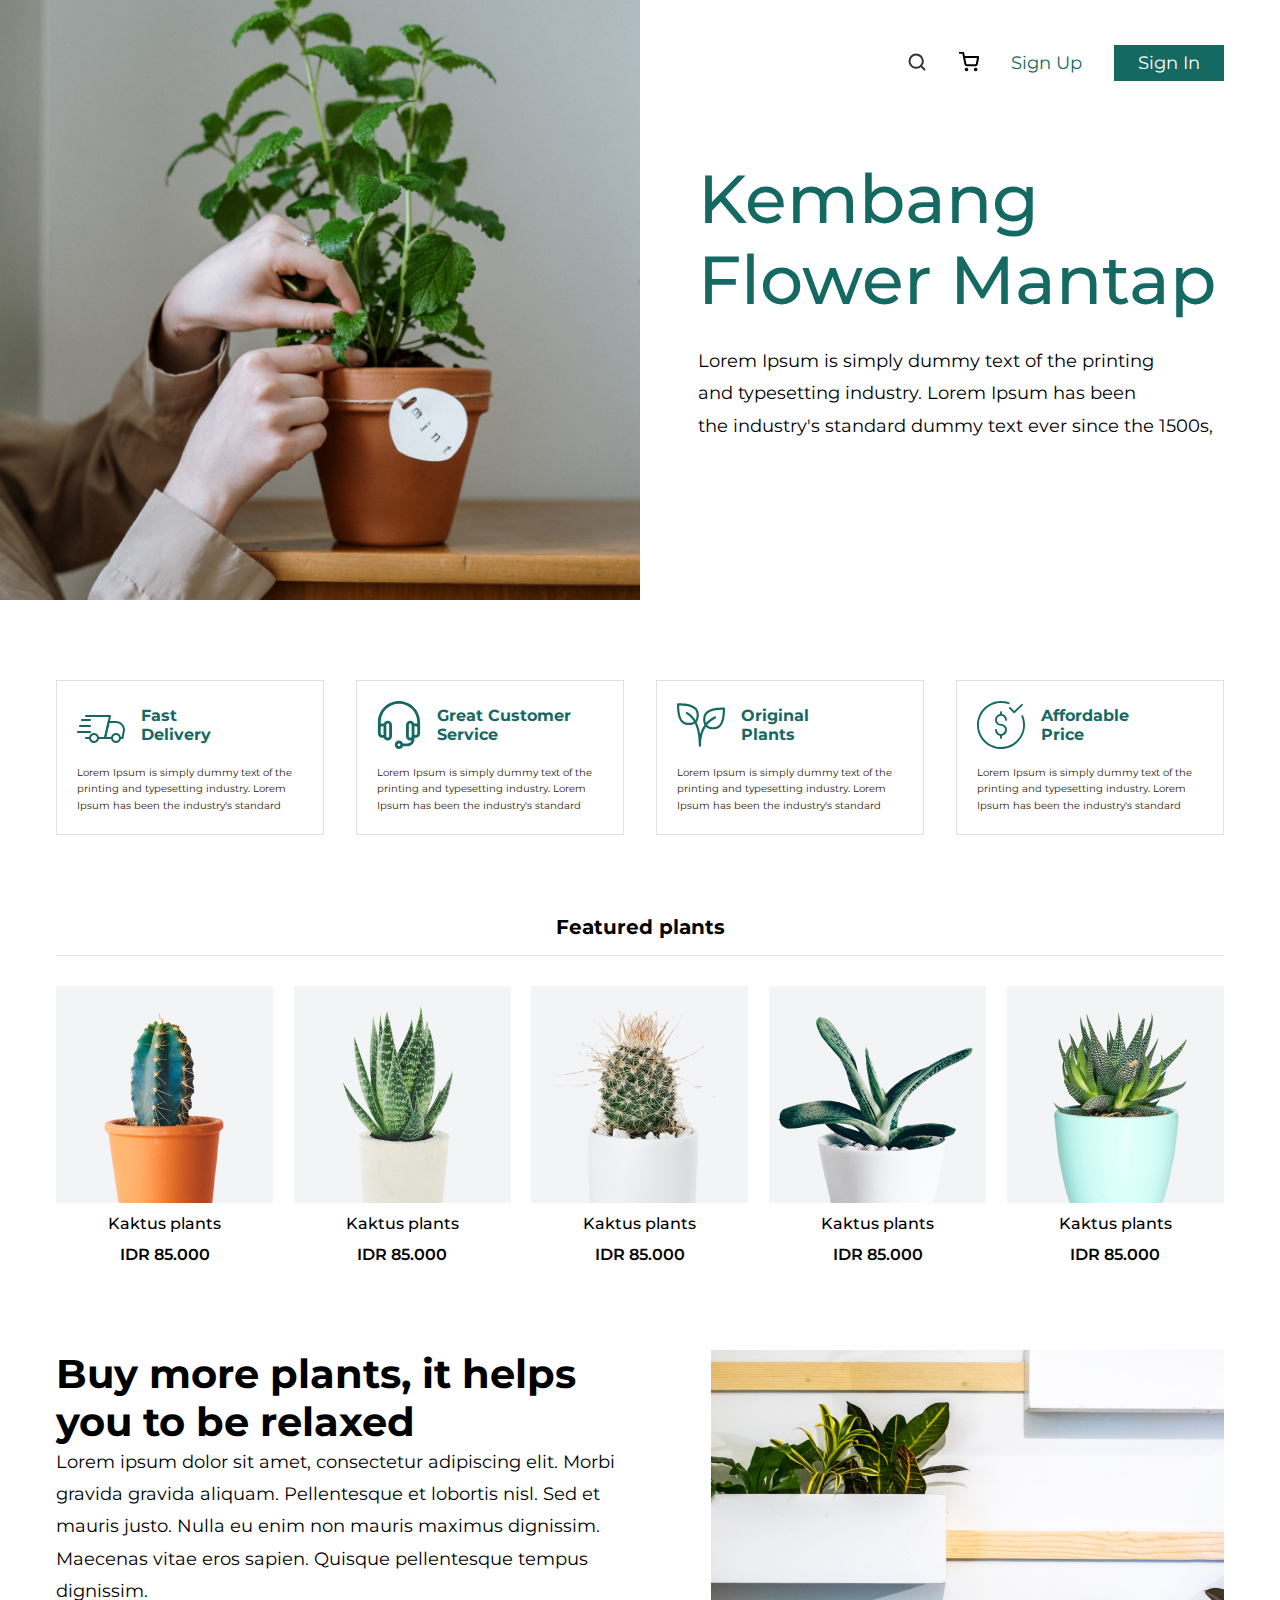
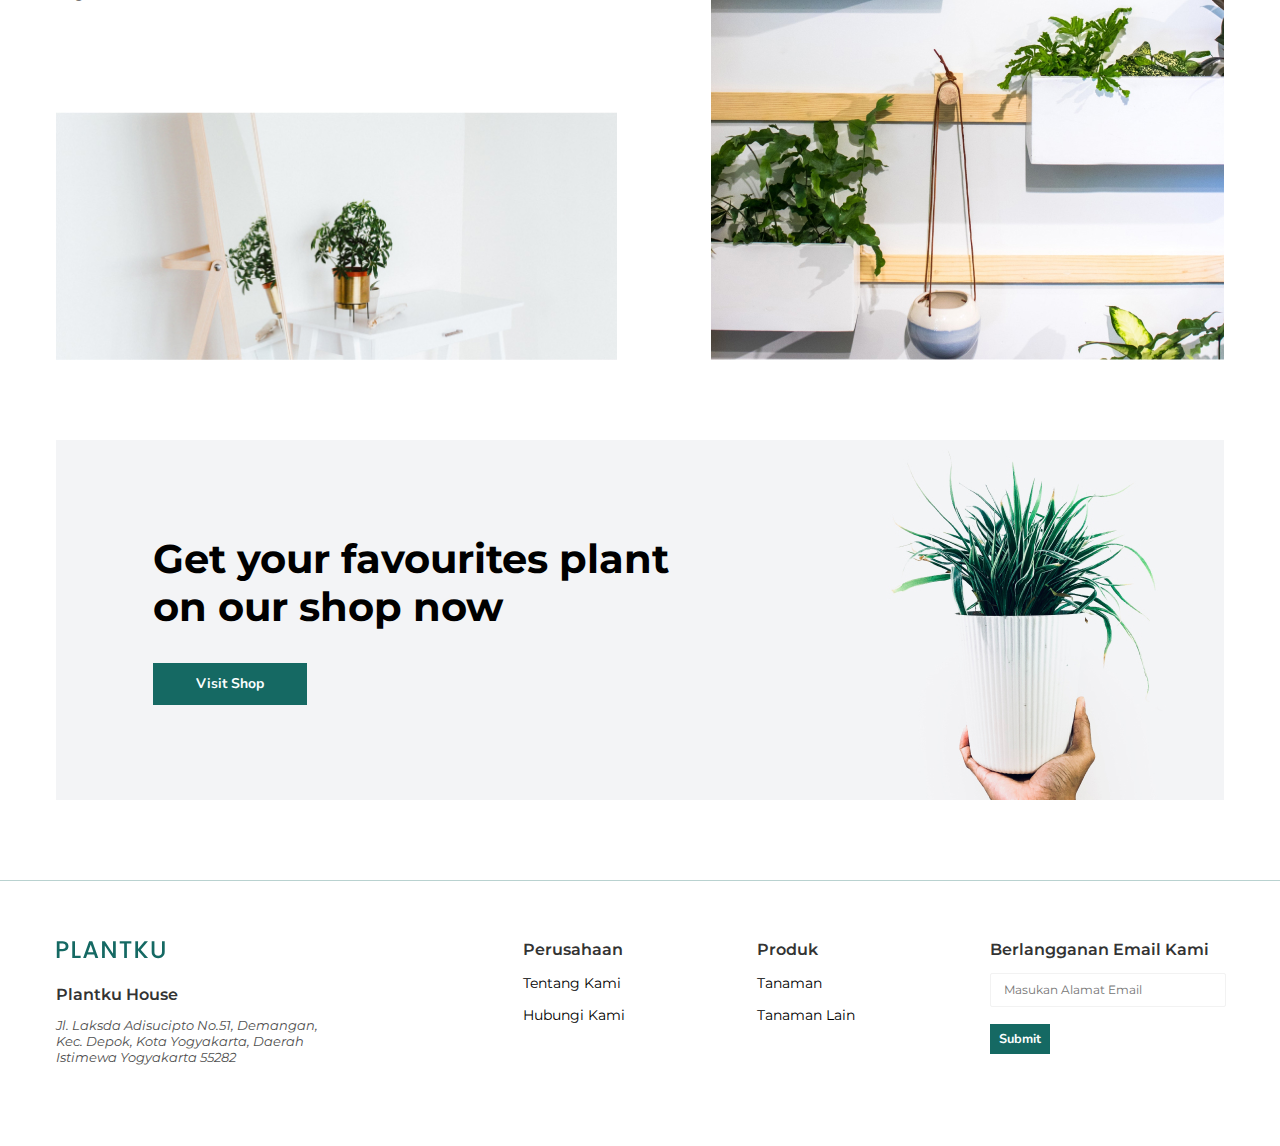
==== index.html @ 755fb25a "init" ====
<!doctype html>
<html lang="ru" >
	<head>
		<meta charset="UTF-8"/>
		<meta http-equiv="X-UA-Compatible" content="IE=edge" />
		<meta name="viewport" content="width=device-width, initial-scale=1.0" />
		<title>работа № 1 вар 4</title>
		<link rel="preconnect" href="https://fonts.googleapis.com" />
		<link rel="preconnect" href="https://fonts.gstatic.com" crossorigin="crossorigin" />
		<link rel="stylesheet" href="https://fonts.googleapis.com/css2?family=Montserrat:ital,wght@0,400;0,500;0,600;0,700;1,400&family=Nunito:wght@400;500;600;700&display=swap" />
		<link rel="stylesheet" href="style/main.css" />
	</head>
	<body>
		<header class="header" >
			<div class="wrapper row" >
				<nav class="header__nav">
					<ul class="header__list">
						<li class="header__item" ><a class="header__link" href="#"><svg width="20" height="20" viewBox="0 0 20 20" fill="none" xmlns="http://www.w3.org/2000/svg"><path d="M9.16667 15.8333C12.8486 15.8333 15.8333 12.8486 15.8333 9.16667C15.8333 5.48477 12.8486 2.5 9.16667 2.5C5.48477 2.5 2.5 5.48477 2.5 9.16667C2.5 12.8486 5.48477 15.8333 9.16667 15.8333Z" stroke="#333333" stroke-width="2" stroke-linecap="round" stroke-linejoin="round"/><path d="M17.5 17.5L13.875 13.875" stroke="#333333" stroke-width="2" stroke-linecap="round" stroke-linejoin="round"/></svg></a></li>
						<li class="header__item" ><a class="header__link" href="#"><svg width="20" height="20" viewBox="0 0 20 20" fill="none" xmlns="http://www.w3.org/2000/svg"><path d="M7.50033 18.3333C7.96056 18.3333 8.33366 17.9602 8.33366 17.5C8.33366 17.0397 7.96056 16.6666 7.50033 16.6666C7.04009 16.6666 6.66699 17.0397 6.66699 17.5C6.66699 17.9602 7.04009 18.3333 7.50033 18.3333Z" stroke="black" stroke-width="2" stroke-linecap="round" stroke-linejoin="round"/><path d="M16.6663 18.3333C17.1266 18.3333 17.4997 17.9602 17.4997 17.5C17.4997 17.0397 17.1266 16.6666 16.6663 16.6666C16.2061 16.6666 15.833 17.0397 15.833 17.5C15.833 17.9602 16.2061 18.3333 16.6663 18.3333Z" stroke="black" stroke-width="2" stroke-linecap="round" stroke-linejoin="round"/><path d="M0.833008 0.833374H4.16634L6.39967 11.9917C6.47588 12.3754 6.6846 12.72 6.9893 12.9653C7.29399 13.2106 7.67526 13.3409 8.06634 13.3334H16.1663C16.5574 13.3409 16.9387 13.2106 17.2434 12.9653C17.5481 12.72 17.7568 12.3754 17.833 11.9917L19.1663 5.00004H4.99967" stroke="black" stroke-width="2" stroke-linecap="round" stroke-linejoin="round"/></svg></a></li>
						<li class="header__item" ><a class="header__link" href="#">Sign Up</a></li>
						<li class="header__item" ><a class="header__link header__link__frame" href="#">Sign In</a></li>
					</ul>
				</nav> 

			</div>
		</header>
		<main>
			<div class="intro" >
				<div class="wrapper row" > 
					<!-- <img src="images/intro.jpg" class="intro__img" alt="" /> //-->
					<div class="intro__cont" >
						<h1 class="intro__head" >Kembang Flower Mantap</h1>
						<p class="intro__desc">Lorem Ipsum is simply dummy text of the printing and&#160;typesetting industry. Lorem Ipsum has been the&#160;industry's standard dummy text ever since the 1500s, </p>
					</div>
				</div>
			</div>

			<section class="services" >
				<div class="wrapper row services__items" >
					<div class="services__item service" >
						<h2 class="service__head row service--01" >Fast<br/>Delivery</h2>
						<p class="service__desc" >Lorem Ipsum is simply dummy text of the printing and typesetting industry. Lorem Ipsum has been the industry's standard</p>
					</div>

					<div class="services__item service" >
						<h2 class="service__head row service--02" >Great Customer Service</h2>
						<p class="service__desc" >Lorem Ipsum is simply dummy text of the printing and typesetting industry. Lorem Ipsum has been the industry's standard</p>
					</div>

					<div class="services__item service" >
						<h2 class="service__head row service--03" >Original<br/>Plants</h2>
						<p class="service__desc" >Lorem Ipsum is simply dummy text of the printing and typesetting industry. Lorem Ipsum has been the industry's standard</p>
					</div>

					<div class="services__item service" >
						<h2 class="service__head row service--04" >Affordable<br/>Price</h2>
						<p class="service__desc" >Lorem Ipsum is simply dummy text of the printing and typesetting industry. Lorem Ipsum has been the industry's standard</p>
					</div>
				</div>
			</section>

			<section class="featured" >
				<div class="wrapper" >
					<h2 class="featured__head" >Featured plants</h2>
					<div class="featured__items row" >
						<a href="#" class="featured__item plant" >
							<img src="images/plant-1.jpg" class="plant__img" alt="" /> 
							<h3 class="plant__head" >Kaktus plants</h3>
							<p class="plant__price" >IDR 85.000</p>
						</a>

						<a href="#" class="featured__item plant" >
							<img src="images/plant-2.jpg" class="plant__img" alt="" /> 
							<h3 class="plant__head" >Kaktus plants</h3>
							<p class="plant__price" >IDR 85.000</p>
						</a>

						<a href="#" class="featured__item plant" >
							<img src="images/plant-3.jpg" class="plant__img" alt="" /> 
							<h3 class="plant__head" >Kaktus plants</h3>
							<p class="plant__price" >IDR 85.000</p>
						</a>

						<a href="#" class="featured__item plant" >
							<img src="images/plant-4.jpg" class="plant__img" alt=""  /> 
							<h3 class="plant__head" >Kaktus plants</h3>
							<p class="plant__price" >IDR 85.000</p>
						</a>

						<a href="#" class="featured__item plant" >
							<img src="images/plant-5.jpg" class="plant__img" alt="" /> 
							<h3 class="plant__head" >Kaktus plants</h3>
							<p class="plant__price" >IDR 85.000</p>
						</a>
					</div>
				</div>
			</section>

			<section class="info" >
				<div class="wrapper row info__row" >
					<article class="info__cont" >
						<h2 class="info__head" >Buy more plants, it helps you to be relaxed</h2>
						<p class="info__desc" >Lorem ipsum dolor sit amet, consectetur adipiscing elit. Morbi gravida gravida aliquam. Pellentesque et lobortis nisl. Sed et mauris justo. Nulla eu enim non mauris maximus dignissim. Maecenas vitae eros sapien. Quisque pellentesque tempus dignissim.</p>
						<img src="images/info-1.jpg" alt="" />
					</article>
					<img src="images/info-2.jpg" class="info__img" alt="Покупай растения!" />
				</div>
			</section>

			<section class="cta" >
				<div class="wrapper" >
					<div class="row cta__row" >
						<div class="cta__block" >
							<h2 class="cta__head" >Get your favourites plant on&#160;our shop now</h2>
							<a href="shop.html" class="button cta__button" >Visit Shop</a> 
						</div>
						<img src="images/cta.jpg" alt="" /> 
					</div>
				</div>
			</section>

		</main>
		<footer class="footer" >
			<div class="wrapper row footer__row" >
				<div class="col-2-5" >

					<a href="#" class="logo footer__logo" title="plantku home page" ><svg width="109" height="18" viewBox="0 0 109 18" fill="none" xmlns="http://www.w3.org/2000/svg"><path d="M12.464 5.288C12.464 6.136 12.264 6.936 11.864 7.688C11.464 8.44 10.824 9.056 9.944 9.536C9.064 10 7.936 10.232 6.56 10.232H3.536V17H0.8V0.319999H6.56C7.84 0.319999 8.92 0.543999 9.8 0.991999C10.696 1.424 11.36 2.016 11.792 2.768C12.24 3.52 12.464 4.36 12.464 5.288ZM6.56 8C7.6 8 8.376 7.768 8.888 7.304C9.4 6.824 9.656 6.152 9.656 5.288C9.656 3.464 8.624 2.552 6.56 2.552H3.536V8H6.56ZM19.0094 14.792H24.6494V17H16.2734V0.319999H19.0094V14.792ZM38.1935 13.592H31.2095L30.0095 17H27.1535L33.1295 0.295999H36.2975L42.2735 17H39.3935L38.1935 13.592ZM37.4255 11.36L34.7135 3.608L31.9775 11.36H37.4255ZM59.7759 17H57.0399L48.8079 4.544V17H46.0719V0.295999H48.8079L57.0399 12.728V0.295999H59.7759V17ZM75.3448 0.319999V2.552H70.9047V17H68.1687V2.552H63.7047V0.319999H75.3448ZM88.5076 17L82.0516 9.536V17H79.3156V0.319999H82.0516V7.928L88.5316 0.319999H91.9636L84.7156 8.672L92.0836 17H88.5076ZM98.4151 0.319999V10.952C98.4151 12.216 98.7431 13.168 99.3991 13.808C100.071 14.448 100.999 14.768 102.183 14.768C103.383 14.768 104.311 14.448 104.967 13.808C105.639 13.168 105.975 12.216 105.975 10.952V0.319999H108.711V10.904C108.711 12.264 108.415 13.416 107.823 14.36C107.231 15.304 106.439 16.008 105.447 16.472C104.455 16.936 103.359 17.168 102.159 17.168C100.959 17.168 99.8631 16.936 98.8711 16.472C97.8951 16.008 97.1191 15.304 96.5431 14.36C95.9671 13.416 95.6791 12.264 95.6791 10.904V0.319999H98.4151Z" fill="#156963"/></svg></a>

					<h3 class="footer__head" >Plantku House</h3>
					<address class="footer__addr" >Jl. Laksda Adisucipto No.51, Demangan, Kec. Depok, Kota Yogyakarta, Daerah Istimewa Yogyakarta 55282</address>
				</div>
				<div class="col-1-5" >
					<h3 class="footer__head" >Perusahaan</h3>
					<ul class="footer__menu menu" >
						<li class="menu__item"  ><a href="#" title="link to" class="menu__link" >Tentang Kami</a></li>
						<li class="menu__item"  ><a href="#" title="link to" class="menu__link" >Hubungi Kami</a></li>
					</ul>
				</div>
				<div class="col-1-5" >
					<h3 class="footer__head" >Produk</h3>
					<ul class="footer__menu menu" >
						<li class="menu__item"  ><a href="#" title="link to" class="menu__link" >Tanaman</a></li>
						<li class="menu__item"  ><a href="#" title="link to" class="menu__link" >Tanaman Lain</a></li>
					</ul>
				</div>
				<div class="col-1-5" >
					<h3 class="footer__head" >Berlangganan Email Kami</h3>
					<form action="#" class="email" >
						<input type="email" class="email__inp" placeholder="Masukan Alamat Email" />
						<input type="submit" class="button email__sbm" value="Submit" />
					</form>
				</div>
			</div>
		</footer>
	</body>
</html>
---- style/main.css ----
body { margin: 0; padding: 0; font-family: 'Montserrat', sans-serif; font-style: normal; font-weight: 400; font-size: 1.125rem; line-height: 1.8; }
header, main, footer,section { display: block; }
h1, h2, h3, h4, h5, h6 { font-family: 'Montserrat', sans-serif; font-style: normal; font-weight: 500; color: #156963; line-height: 1.2; margin: 0; padding: 0; }
h1 { font-size: 4.25rem; }
h2 { font-weight: 700; font-size: 2.5rem; color: #000; }
p { padding: 0; margin: 0; }

header { }
footer { padding: 60px 0 80px; border-top: 1px solid #b9d2d0; }
main { margin: 0 0 80px; }
section { margin-bottom: 80px; padding: 0; }

.wrapper { display: block; max-width: 1168px; margin: 0 auto; padding: 0 56px; }
.wrapper--noleft { max-width: 100%; margin-left: 0; }
.wrapper--noright { max-width: 100%; margin-right: 0; }

.row { display: flex; flex-direction: row; justify-content: space-between; align-items: center; }
.col-2-5 { flex-basis: 40%; }
.col-1-5 { flex-basis: 20%; }

.button { display: inline-block; font-family: 'Nunito'; font-style: normal; font-weight: 700; font-size: 14px; line-height: 20px; text-align: center; color: #FAFEFE; background: #156963; border: 1px solid #156963; padding: 8px; }
.button:link, .button:visited { text-decoration: none; }
.button:active, .button:hover, .button:focus { }

.header { position: absolute; top: 0; left: 0; width: 100%; padding: 45px 0 0 0; z-index: 2; }
.header .row { max-width: 1168px; margin: 0 auto; justify-content: flex-end; }
.header__list { display: flex; list-style-type: none; margin: 0; padding: 0; gap: 32px; align-items: center; }
.header__link { display: block; margin: 0; padding: 0; color: #156963; text-decoration: none; line-height: 1; }
.header__link path { transition-duration: 0.2s; }
.header__link:hover path { stroke: #156963; }
.header__link__frame { color: #fff; background: #156963; padding: 9px 24px; text-align: center; } 

.intro { overflow: hidden; margin-bottom: 80px; background-image: url(../images/intro.jpg); background-position: 0 50%; background-repeat: no-repeat; background-size: 50% auto; }
.intro .row { min-height: 600px; }
.intro__head { margin: 0 0 24px 0; }
.intro__cont { flex-basis: 50%; max-width: 45%; margin-left: auto; }
.intro__img { width: 100%; }

.services { }
.services__items { gap: 32px; }
.services__item { transition-duration: 0.2s; position: relative; top: 0; left: 0; }
.services__item:hover { background: #F3F4F6; top: 20px; }
.service { flex-grow: 1; border: 1px solid #E0E0E0; padding: 20px; }
.service__head { justify-content: flex-start; height: 48px; margin: 0 0 16px 0; font-size: 1rem; color: #156963; }
.service__head:before { display: block; width: 48px; height: 48px; float: left; margin: 0 16px 0 0; content: ''; }
.service--01:before { content: url(../images/service-1.svg); }
.service--02:before { content: url(../images/service-2.svg); }
.service--03:before { content: url(../images/service-3.svg); }
.service--04:before { content: url(../images/service-4.svg); }
.service__desc { font-size: 0.64rem; line-height: 1.6; color: #2C1500; }

.featured { }
.featured__head { font-size: 1.25rem; text-align: center; margin-bottom: 16px; }
.featured__items { gap: 20px; padding-top: 30px; border-top: 1px solid #E0E0E0; }

.plant { flex-grow: 1; text-align: center; }
.plant:link, .plant:visited { text-decoration: none; }
.plant__img { max-width: 100%; }
.plant__head { font-size: 1rem; color: #000; margin-bottom: 8px; }
.plant__price { font-weight: 600; font-size: 1rem; color: #000; }

.info { }
.info__row { align-items: stretch; }
.info__cont { max-width: 48%; display: flex; flex-direction: column; justify-content: space-between; }
.info__desc { margin-bottom: auto; }
.info__img { max-width: 44%; }

.cta { }
.cta__row { background: #F3F4F6; }
.cta__block { width: 585px; margin: 0 0 0 97px; }
.cta__head { margin: 0 0 32px 0; }
.cta__button { padding: 10px 42px; }

.footer { }
.footer__row { align-items: flex-start; }
.footer__logo { display: block; line-height: 1; margin: 0 0 24px 0; }
.footer__head { font-weight: 600; font-size: 1rem; line-height: 1.18; color: #333; margin: 0 0 14px 0; }
.footer__addr { display: block; font-size: 0.8rem; line-height: 1.25; color: #4F4F4F; max-width: 282px; }

.menu { display: block; list-style: none; margin: 0; padding: 0; }
.menu__item { display: block; margin: 0 0 14px 0; padding: 0; line-height: 1; }
.menu__link { text-decoration: none; color: #000; font-size: 0.875rem; line-height: 1;}


.email { display: block; }
.email__inp { display: block; width: calc(100% - 26px); font-family: 'Montserrat', sans-serif; font-style: normal; font-weight: 400; font-size: 0.75rem; line-height: 2rem; border: 1px solid #F2F2F2; border-radius: 2px; padding: 0 13px; margin: 0 0 14px 0; }
.email__sbm { font-size: 0.8rem; padding: 4px 8px; }
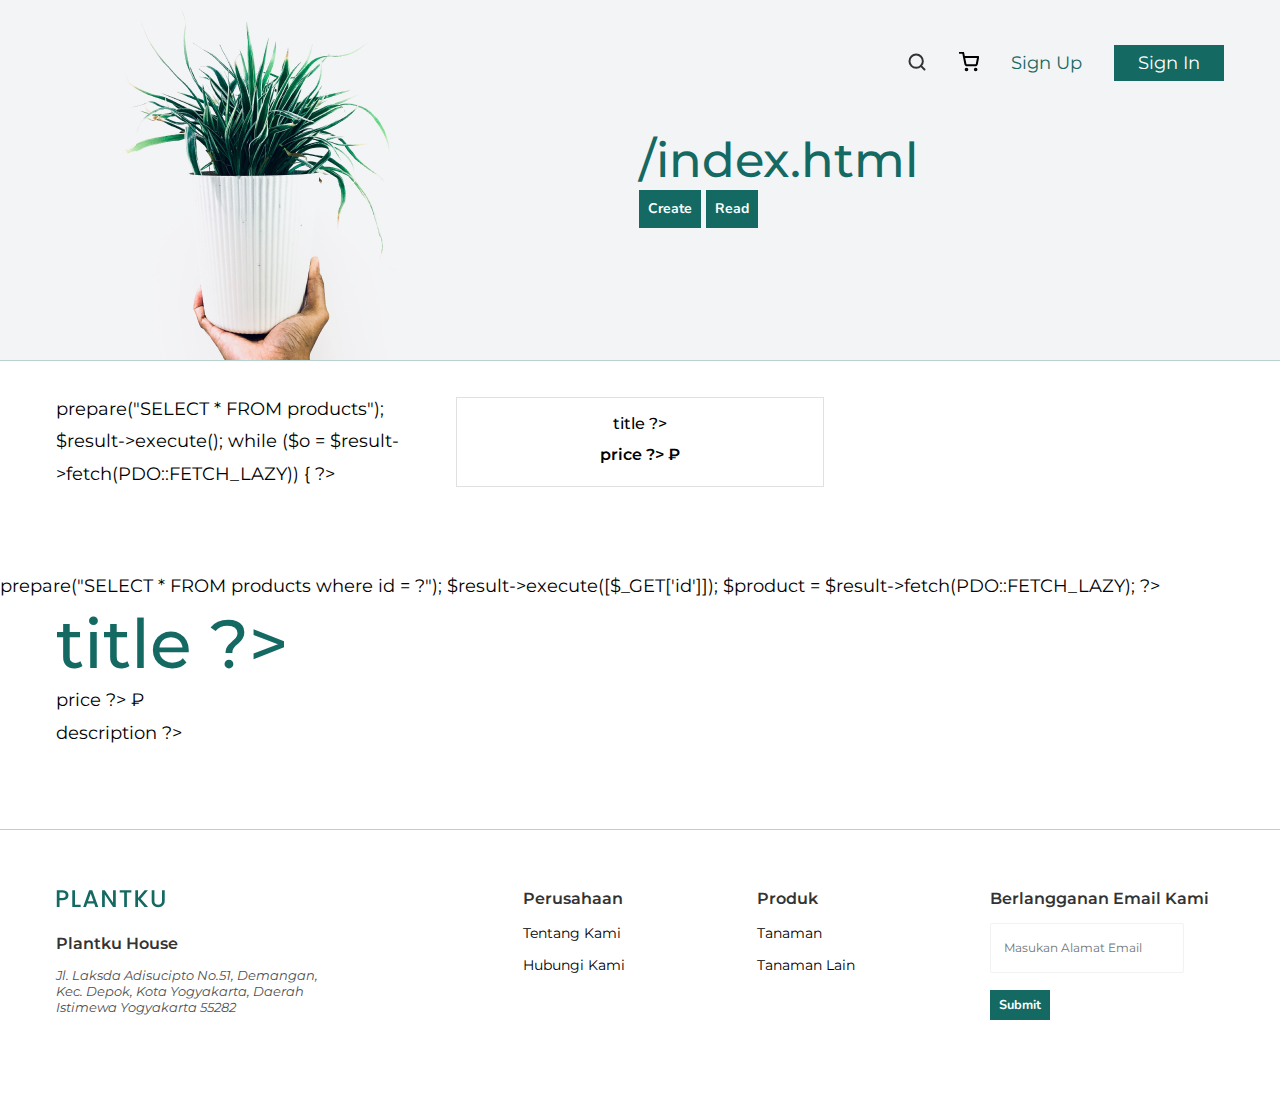
==== commit a0ef4c5d: "Add files via upload" ====
--- a/index.html
+++ b/index.html
@@ -1,14 +1,16 @@
+
 <!doctype html>
 <html lang="ru" >
 	<head>
+		<title>МагаZина</title>
 		<meta charset="UTF-8"/>
 		<meta http-equiv="X-UA-Compatible" content="IE=edge" />
 		<meta name="viewport" content="width=device-width, initial-scale=1.0" />
-		<title>работа № 1 вар 4</title>
 		<link rel="preconnect" href="https://fonts.googleapis.com" />
 		<link rel="preconnect" href="https://fonts.gstatic.com" crossorigin="crossorigin" />
 		<link rel="stylesheet" href="https://fonts.googleapis.com/css2?family=Montserrat:ital,wght@0,400;0,500;0,600;0,700;1,400&family=Nunito:wght@400;500;600;700&display=swap" />
 		<link rel="stylesheet" href="style/main.css" />
+		<script src="script/lab6.js" ></script>
 	</head>
 	<body>
 		<header class="header" >
@@ -18,107 +20,32 @@
 						<li class="header__item" ><a class="header__link" href="#"><svg width="20" height="20" viewBox="0 0 20 20" fill="none" xmlns="http://www.w3.org/2000/svg"><path d="M9.16667 15.8333C12.8486 15.8333 15.8333 12.8486 15.8333 9.16667C15.8333 5.48477 12.8486 2.5 9.16667 2.5C5.48477 2.5 2.5 5.48477 2.5 9.16667C2.5 12.8486 5.48477 15.8333 9.16667 15.8333Z" stroke="#333333" stroke-width="2" stroke-linecap="round" stroke-linejoin="round"/><path d="M17.5 17.5L13.875 13.875" stroke="#333333" stroke-width="2" stroke-linecap="round" stroke-linejoin="round"/></svg></a></li>
 						<li class="header__item" ><a class="header__link" href="#"><svg width="20" height="20" viewBox="0 0 20 20" fill="none" xmlns="http://www.w3.org/2000/svg"><path d="M7.50033 18.3333C7.96056 18.3333 8.33366 17.9602 8.33366 17.5C8.33366 17.0397 7.96056 16.6666 7.50033 16.6666C7.04009 16.6666 6.66699 17.0397 6.66699 17.5C6.66699 17.9602 7.04009 18.3333 7.50033 18.3333Z" stroke="black" stroke-width="2" stroke-linecap="round" stroke-linejoin="round"/><path d="M16.6663 18.3333C17.1266 18.3333 17.4997 17.9602 17.4997 17.5C17.4997 17.0397 17.1266 16.6666 16.6663 16.6666C16.2061 16.6666 15.833 17.0397 15.833 17.5C15.833 17.9602 16.2061 18.3333 16.6663 18.3333Z" stroke="black" stroke-width="2" stroke-linecap="round" stroke-linejoin="round"/><path d="M0.833008 0.833374H4.16634L6.39967 11.9917C6.47588 12.3754 6.6846 12.72 6.9893 12.9653C7.29399 13.2106 7.67526 13.3409 8.06634 13.3334H16.1663C16.5574 13.3409 16.9387 13.2106 17.2434 12.9653C17.5481 12.72 17.7568 12.3754 17.833 11.9917L19.1663 5.00004H4.99967" stroke="black" stroke-width="2" stroke-linecap="round" stroke-linejoin="round"/></svg></a></li>
 						<li class="header__item" ><a class="header__link" href="#">Sign Up</a></li>
-						<li class="header__item" ><a class="header__link header__link__frame" href="#">Sign In</a></li>
+						<li class="header__item" ><a class="header__link header__link__frame" href="#" >Sign In</a></li>
 					</ul>
 				</nav> 
 
 			</div>
 		</header>
 		<main>
-			<div class="intro" >
-				<div class="wrapper row" > 
-					<!-- <img src="images/intro.jpg" class="intro__img" alt="" /> //-->
-					<div class="intro__cont" >
-						<h1 class="intro__head" >Kembang Flower Mantap</h1>
-						<p class="intro__desc">Lorem Ipsum is simply dummy text of the printing and&#160;typesetting industry. Lorem Ipsum has been the&#160;industry's standard dummy text ever since the 1500s, </p>
+			<div class="crudheader" >
+				<div class="wrapper row crudheader__row" > 
+					<img class="crudheader__img" src="images/cta.jpg" alt="" />
+					<div class="crudheader__block" >
+						<h2 class="crudheade__head" >/index.html</h2>
+						<p class="crudheade__text" >
+							<a href="create.php" class="btn_crt button" >Create</a>
+							<a href="list.php" class="btn_read button" >Read</a>
+							<a href="update.php?id=" class="btn_upd button" >Update</a>
+							<a href="delete.php?id=" class="btn_del button" >Delete</a>
+						</p>
 					</div>
 				</div>
 			</div>
+<!-- head.html -->
 
-			<section class="services" >
-				<div class="wrapper row services__items" >
-					<div class="services__item service" >
-						<h2 class="service__head row service--01" >Fast<br/>Delivery</h2>
-						<p class="service__desc" >Lorem Ipsum is simply dummy text of the printing and typesetting industry. Lorem Ipsum has been the industry's standard</p>
-					</div>
+			<div class="container" > </div>
 
-					<div class="services__item service" >
-						<h2 class="service__head row service--02" >Great Customer Service</h2>
-						<p class="service__desc" >Lorem Ipsum is simply dummy text of the printing and typesetting industry. Lorem Ipsum has been the industry's standard</p>
-					</div>
-
-					<div class="services__item service" >
-						<h2 class="service__head row service--03" >Original<br/>Plants</h2>
-						<p class="service__desc" >Lorem Ipsum is simply dummy text of the printing and typesetting industry. Lorem Ipsum has been the industry's standard</p>
-					</div>
-
-					<div class="services__item service" >
-						<h2 class="service__head row service--04" >Affordable<br/>Price</h2>
-						<p class="service__desc" >Lorem Ipsum is simply dummy text of the printing and typesetting industry. Lorem Ipsum has been the industry's standard</p>
-					</div>
-				</div>
-			</section>
-
-			<section class="featured" >
-				<div class="wrapper" >
-					<h2 class="featured__head" >Featured plants</h2>
-					<div class="featured__items row" >
-						<a href="#" class="featured__item plant" >
-							<img src="images/plant-1.jpg" class="plant__img" alt="" /> 
-							<h3 class="plant__head" >Kaktus plants</h3>
-							<p class="plant__price" >IDR 85.000</p>
-						</a>
-
-						<a href="#" class="featured__item plant" >
-							<img src="images/plant-2.jpg" class="plant__img" alt="" /> 
-							<h3 class="plant__head" >Kaktus plants</h3>
-							<p class="plant__price" >IDR 85.000</p>
-						</a>
-
-						<a href="#" class="featured__item plant" >
-							<img src="images/plant-3.jpg" class="plant__img" alt="" /> 
-							<h3 class="plant__head" >Kaktus plants</h3>
-							<p class="plant__price" >IDR 85.000</p>
-						</a>
-
-						<a href="#" class="featured__item plant" >
-							<img src="images/plant-4.jpg" class="plant__img" alt=""  /> 
-							<h3 class="plant__head" >Kaktus plants</h3>
-							<p class="plant__price" >IDR 85.000</p>
-						</a>
-
-						<a href="#" class="featured__item plant" >
-							<img src="images/plant-5.jpg" class="plant__img" alt="" /> 
-							<h3 class="plant__head" >Kaktus plants</h3>
-							<p class="plant__price" >IDR 85.000</p>
-						</a>
-					</div>
-				</div>
-			</section>
-
-			<section class="info" >
-				<div class="wrapper row info__row" >
-					<article class="info__cont" >
-						<h2 class="info__head" >Buy more plants, it helps you to be relaxed</h2>
-						<p class="info__desc" >Lorem ipsum dolor sit amet, consectetur adipiscing elit. Morbi gravida gravida aliquam. Pellentesque et lobortis nisl. Sed et mauris justo. Nulla eu enim non mauris maximus dignissim. Maecenas vitae eros sapien. Quisque pellentesque tempus dignissim.</p>
-						<img src="images/info-1.jpg" alt="" />
-					</article>
-					<img src="images/info-2.jpg" class="info__img" alt="Покупай растения!" />
-				</div>
-			</section>
-
-			<section class="cta" >
-				<div class="wrapper" >
-					<div class="row cta__row" >
-						<div class="cta__block" >
-							<h2 class="cta__head" >Get your favourites plant on&#160;our shop now</h2>
-							<a href="shop.html" class="button cta__button" >Visit Shop</a> 
-						</div>
-						<img src="images/cta.jpg" alt="" /> 
-					</div>
-				</div>
-			</section>
-
+<!-- foot.html -->
 		</main>
 		<footer class="footer" >
 			<div class="wrapper row footer__row" >
@@ -146,7 +73,7 @@
 				<div class="col-1-5" >
 					<h3 class="footer__head" >Berlangganan Email Kami</h3>
 					<form action="#" class="email" >
-						<input type="email" class="email__inp" placeholder="Masukan Alamat Email" />
+						<input type="email" class="input email__inp" placeholder="Masukan Alamat Email" />
 						<input type="submit" class="button email__sbm" value="Submit" />
 					</form>
 				</div>
--- a/style/main.css
+++ b/style/main.css
@@ -18,9 +18,12 @@
 .col-2-5 { flex-basis: 40%; }
 .col-1-5 { flex-basis: 20%; }
 
-.button { display: inline-block; font-family: 'Nunito'; font-style: normal; font-weight: 700; font-size: 14px; line-height: 20px; text-align: center; color: #FAFEFE; background: #156963; border: 1px solid #156963; padding: 8px; }
+.button { display: inline-block; font-family: 'Nunito'; font-style: normal; font-weight: 700; font-size: 14px; line-height: 20px; text-align: center; color: #FAFEFE; background: #156963; border: 1px solid #156963; padding: 8px; cursor: pointer; }
 .button:link, .button:visited { text-decoration: none; }
 .button:active, .button:hover, .button:focus { }
+.button:disabled { opacity: 0.6; }
+
+.button--ol { color: #156963; background: transparent; }
 
 .header { position: absolute; top: 0; left: 0; width: 100%; padding: 45px 0 0 0; z-index: 2; }
 .header .row { max-width: 1168px; margin: 0 auto; justify-content: flex-end; }
@@ -31,7 +34,7 @@
 .header__link__frame { color: #fff; background: #156963; padding: 9px 24px; text-align: center; } 
 
 .intro { overflow: hidden; margin-bottom: 80px; background-image: url(../images/intro.jpg); background-position: 0 50%; background-repeat: no-repeat; background-size: 50% auto; }
-.intro .row { min-height: 600px; }
+.intro__row { min-height: 600px; }
 .intro__head { margin: 0 0 24px 0; }
 .intro__cont { flex-basis: 50%; max-width: 45%; margin-left: auto; }
 .intro__img { width: 100%; }
@@ -81,8 +84,78 @@
 .menu__item { display: block; margin: 0 0 14px 0; padding: 0; line-height: 1; }
 .menu__link { text-decoration: none; color: #000; font-size: 0.875rem; line-height: 1;}
 
-
+.input { display: inline-block; font-family: 'Montserrat', sans-serif; font-style: normal; font-weight: 400; border: 1px solid #F2F2F2; border-radius: 2px; padding: 8px 13px; font-size: 14px; line-height: 20px; }
 .email { display: block; }
-.email__inp { display: block; width: calc(100% - 26px); font-family: 'Montserrat', sans-serif; font-style: normal; font-weight: 400; font-size: 0.75rem; line-height: 2rem; border: 1px solid #F2F2F2; border-radius: 2px; padding: 0 13px; margin: 0 0 14px 0; }
+.email__inp { display: block; font-size: 0.75rem; line-height: 2rem; margin: 0 0 14px 0; }
 .email__sbm { font-size: 0.8rem; padding: 4px 8px; }
 
+/* lab 3 */
+.lab3 { padding-top: 100px; margin: 0 0 32px 0; }
+.lab3__table { border-collapse: collapse; }
+.lab3__table td { border: 1px solid #b9d2d0; padding: 16px; }
+
+/* lab 4 */
+.crudheader { background: #F3F4F6; border-bottom: 1px solid #b9d2d0; margin: 0 0 32px 0; }
+.crudheader__row { }
+.crudheader__block { width: 585px; }
+.crudheade__head { font-size: 3rem; font-weight: 500; color: #156963; }
+
+.products { }
+.products__row { display: grid; grid-template-columns: repeat(3,1fr); gap: 32px; }
+.products__item { display: block; padding: 16px; border: 1px solid #E0E0E0; transition-duration: 0.2s; position: relative; top: 0; left: 0; }
+.products__item:hover { background: #F3F4F6; top: 20px; }
+
+.product label { display: block; margin-bottom: 14px; }
+
+.form { }
+.form__error { color: #c00; margin-bottom: 6px; }
+.form__field { min-width: 300px; padding: 6px 10px; border: 1px solid #b9d2d0; }
+
+@media (max-width:1279px) {
+
+	.wrapper { padding: 0 32px; }
+	
+	.row { flex-wrap: wrap; }
+
+	.services__item { flex-basis: 40%; }
+	.featured__item { flex-basis: 30%; }
+
+	.footer__row { gap: 32px; }
+	.footer .col-2-5 { flex-basis: 100%; }
+	.footer .col-1-5 { flex-basis: 30%; }
+
+	.cta__row { flex-wrap: nowrap; }
+	.cta__block { width: auto; margin: 0; padding: 32px; }
+	.cta__img { flex-basis: 30%; }
+
+}
+
+@media (max-width:767px) {
+
+	h1 { font-size: 3.45rem; }
+
+	.wrapper { padding: 0 16px; }
+
+	.header { position: static; padding: 24px 0; }
+	.intro { background-size: 100% auto; background-position: top center; }
+	.intro__row { height: auto; min-height: 0; }
+	.intro__cont { margin: 300px 0 0 0; flex-basis: 100%; max-width: none; background: #fff; padding: 16px; }
+
+	.services__item { flex-basis: 100%; }
+	.featured__item { flex-basis: 40%; }
+
+	.info__row { flex-direction: column-reverse; gap: 32px; }
+	.info__cont, .info__img { max-width: 100%; }
+
+	.cta__row { flex-wrap: wrap; }
+	.cta__img { max-width: 100%; margin: 0 auto; }
+
+	.footer .col-2-5 { flex-basis: 100%; }
+	.footer .col-1-5 { flex-basis: 40%; }
+
+	.crudheader__block { text-align: center; padding: 32px 0 0; }
+	.crudheader__img { order: 2; }
+
+	.products__row { grid-template-columns: repeat(2,1fr); grid-auto-rows: 1fr; gap: 16px; }
+}
+
